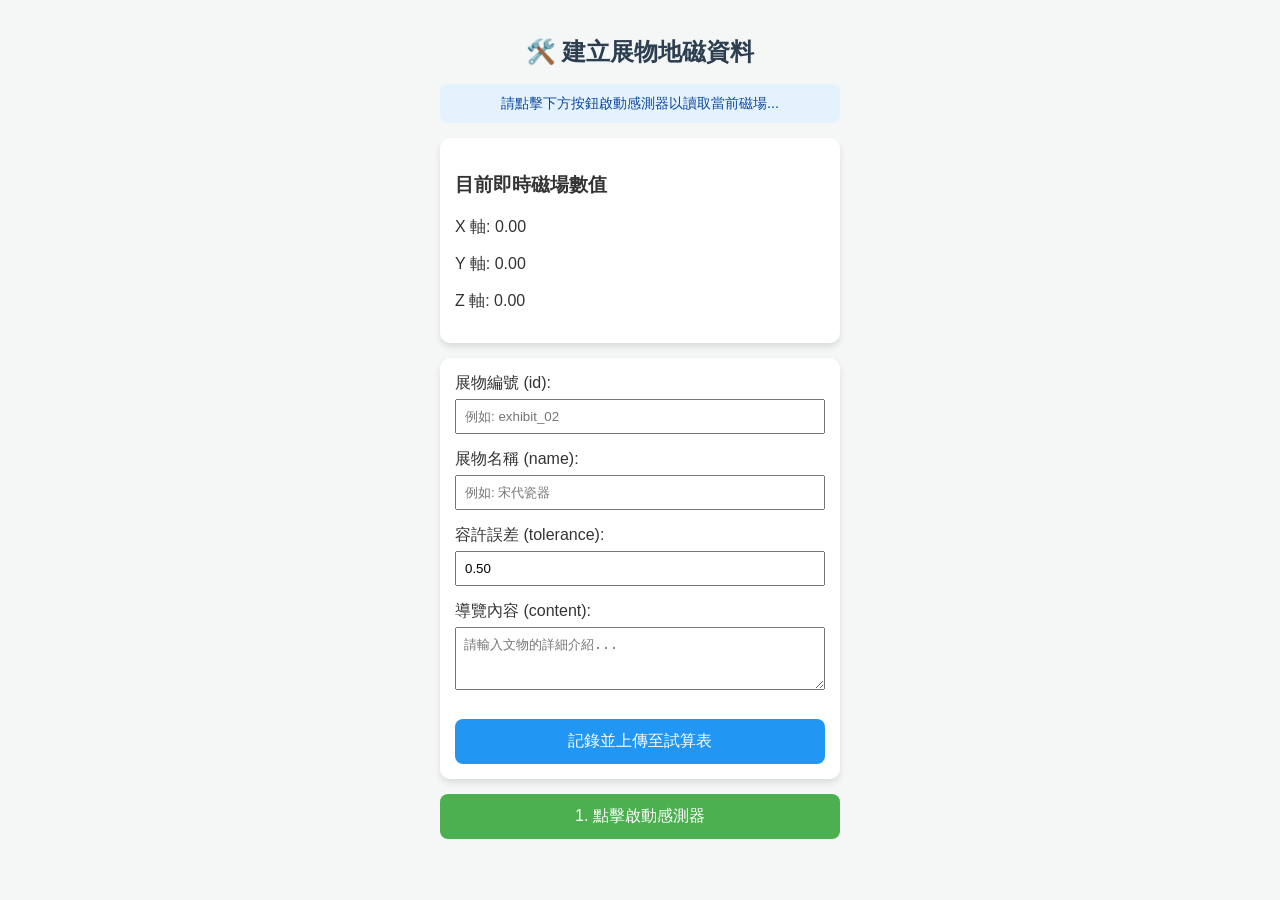
==== admin.html @ 1766855f "Update admin.html" ====
<!DOCTYPE html>
<html lang="zh-TW">
<head>
    <meta charset="UTF-8">
    <meta name="viewport" content="width=device-width, initial-scale=1.0">
    <title>地磁位置資料建立 (管理者端)</title>
    <link rel="stylesheet" href="style.css">
</head>
<body>
    <div class="container">
        <h1>🛠️ 建立展物地磁資料</h1>
        <div id="status" class="status-box">請點擊下方按鈕啟動感測器以讀取當前磁場...</div>
        
        <div class="card">
            <h3>目前即時磁場數值</h3>
            <p>X 軸: <span id="val-x">0.00</span></p>
            <p>Y 軸: <span id="val-y">0.00</span></p>
            <p>Z 軸: <span id="val-z">0.00</span></p>
        </div>

        <div class="card" style="text-align: left;">
            <label>展物編號 (id):</label>
            <input type="text" id="exhibit-id" placeholder="例如: exhibit_02" style="width:100%; padding:8px; margin:5px 0 15px 0; box-sizing:border-box;">

            <label>展物名稱 (name):</label>
            <input type="text" id="exhibit-name" placeholder="例如: 宋代瓷器" style="width:100%; padding:8px; margin:5px 0 15px 0; box-sizing:border-box;">

            <label>容許誤差 (tolerance):</label>
            <input type="number" id="exhibit-tolerance" value="0.50" step="0.05" style="width:100%; padding:8px; margin:5px 0 15px 0; box-sizing:border-box;">

            <label>導覽內容 (content):</label>
            <textarea id="exhibit-content" rows="3" placeholder="請輸入文物的詳細介紹..." style="width:100%; padding:8px; margin:5px 0 15px 0; box-sizing:border-box;"></textarea>

            <button id="submit-btn" onclick="sendDataToSheet()" style="background-color: #2196F3; margin-top: 10px;">記錄並上傳至試算表</button>
        </div>

        <button id="start-btn" onclick="requestSensors()">1. 點擊啟動感測器</button>
    </div>

    <script>
        // ⚠️ 請換成你的 Google Apps Script 網頁應用程式網址 (跟 index.html 用同一支即可)
        const API_URL = "https://script.google.com/macros/s/AKfycbzwjQ8iJ4CvFyD8-xZpkH0DjzML8Dz2AR101hW6wxQwQQaYcSs3S6RS5tqN4eq6BpaU-g/exec";
        
        let currentNormX = 0;
        let currentNormY = 0;
        let currentNormZ = 0;

        // 1. 啟動感測器
        function requestSensors() {
            if (typeof DeviceOrientationEvent !== 'undefined' && typeof DeviceOrientationEvent.requestPermission === 'function') {
                DeviceOrientationEvent.requestPermission().then(response => {
                    if (response === 'granted') {
                        window.addEventListener('deviceorientation', handleOrientation, true);
                        document.getElementById('status').innerText = "感測器已啟動，請站在文物前記錄數值。";
                        document.getElementById('start-btn').style.display = 'none';
                    } else {
                        alert("需要授權感測器！");
                    }
                }).catch(console.error);
            } else {
                window.addEventListener('deviceorientation', handleOrientation, true);
                document.getElementById('status').innerText = "感測器已啟動，請站在文物前記錄數值。";
                document.getElementById('start-btn').style.display = 'none';
            }
        }

        // 2. 接收並正規化磁力數據
        function handleOrientation(event) {
            let rawX = event.beta ? event.beta / 90 : 0;
            let rawY = event.gamma ? event.gamma / 90 : 0;
            let rawZ = event.alpha ? event.alpha / 360 : 0;

            let magnitude = Math.sqrt(rawX * rawX + rawY * rawY + rawZ * rawZ);
            currentNormX = magnitude ? parseFloat((rawX / magnitude).toFixed(2)) : 0;
            currentNormY = magnitude ? parseFloat((rawY / magnitude).toFixed(2)) : 0;
            currentNormZ = magnitude ? parseFloat((rawZ / magnitude).toFixed(2)) : 0;

            document.getElementById('val-x').innerText = currentNormX;
            document.getElementById('val-y').innerText = currentNormY;
            document.getElementById('val-z').innerText = currentNormZ;
        }

        // 3. 將表單資料與當前磁場 POST 送出到 Google 試算表
        async function sendDataToSheet() {
            let id = document.getElementById('exhibit-id').value;
            let name = document.getElementById('exhibit-name').value;
            let tolerance = document.getElementById('exhibit-tolerance').value;
            let content = document.getElementById('exhibit-content').value;

            if (!id || !name) {
                alert("請填寫展物編號與名稱！");
                return;
            }

            let postData = {
                id: id,
                name: name,
                wifi_rssi: -65, // 預留欄位
                ble_uuid: "uuid_admin", // 預留欄位
                mag_x: currentNormX,
                mag_y: currentNormY,
                mag_z: currentNormZ,
                tolerance: parseFloat(tolerance),
                content: content
            };

            document.getElementById('status').innerText = "正在上傳資料至 Google 試算表...";

            try {
                let response = await fetch(API_URL, {
                    method: "POST",
                    body: JSON.stringify(postData)
                });
                let result = await response.json();
                if(result.status === "success") {
                    alert("成功新增展物地磁資料！");
                    document.getElementById('status').innerText = "上傳成功！可以移動到下一個文物。";
                } else {
                    alert("上傳失敗，請檢查。");
                }
            } catch (error) {
                console.error(error);
                alert("連線錯誤，請檢查主控台。");
            }
        }
    </script>
</body>
</html>
---- style.css ----
body {
    font-family: -apple-system, BlinkMacSystemFont, "Segoe UI", Roboto, sans-serif;
    background-color: #f4f7f6;
    margin: 0;
    padding: 20px;
    color: #333;
}
.container {
    max-width: 400px;
    margin: 0 auto;
    text-align: center;
}
h1 {
    font-size: 1.5rem;
    color: #2c3e50;
}
.status-box {
    background: #e3f2fd;
    color: #0d47a1;
    padding: 10px;
    border-radius: 8px;
    margin-bottom: 15px;
    font-size: 0.9rem;
}
.card {
    background: white;
    padding: 15px;
    border-radius: 10px;
    box-shadow: 0 4px 6px rgba(0,0,0,0.1);
    margin-bottom: 15px;
    text-align: left;
}
.guide-box {
    background: #e8f5e9;
    border: 2px solid #4caf50;
    padding: 15px;
    border-radius: 10px;
    margin-bottom: 15px;
    text-align: left;
    animation: fadeIn 0.5s;
}
button {
    background-color: #4CAF50;
    color: white;
    border: none;
    padding: 12px 20px;
    font-size: 1rem;
    border-radius: 8px;
    cursor: pointer;
    width: 100%;
}
button:active {
    background-color: #388e3c;
}
@keyframes fadeIn {
    from { opacity: 0; }
    to { opacity: 1; }
}
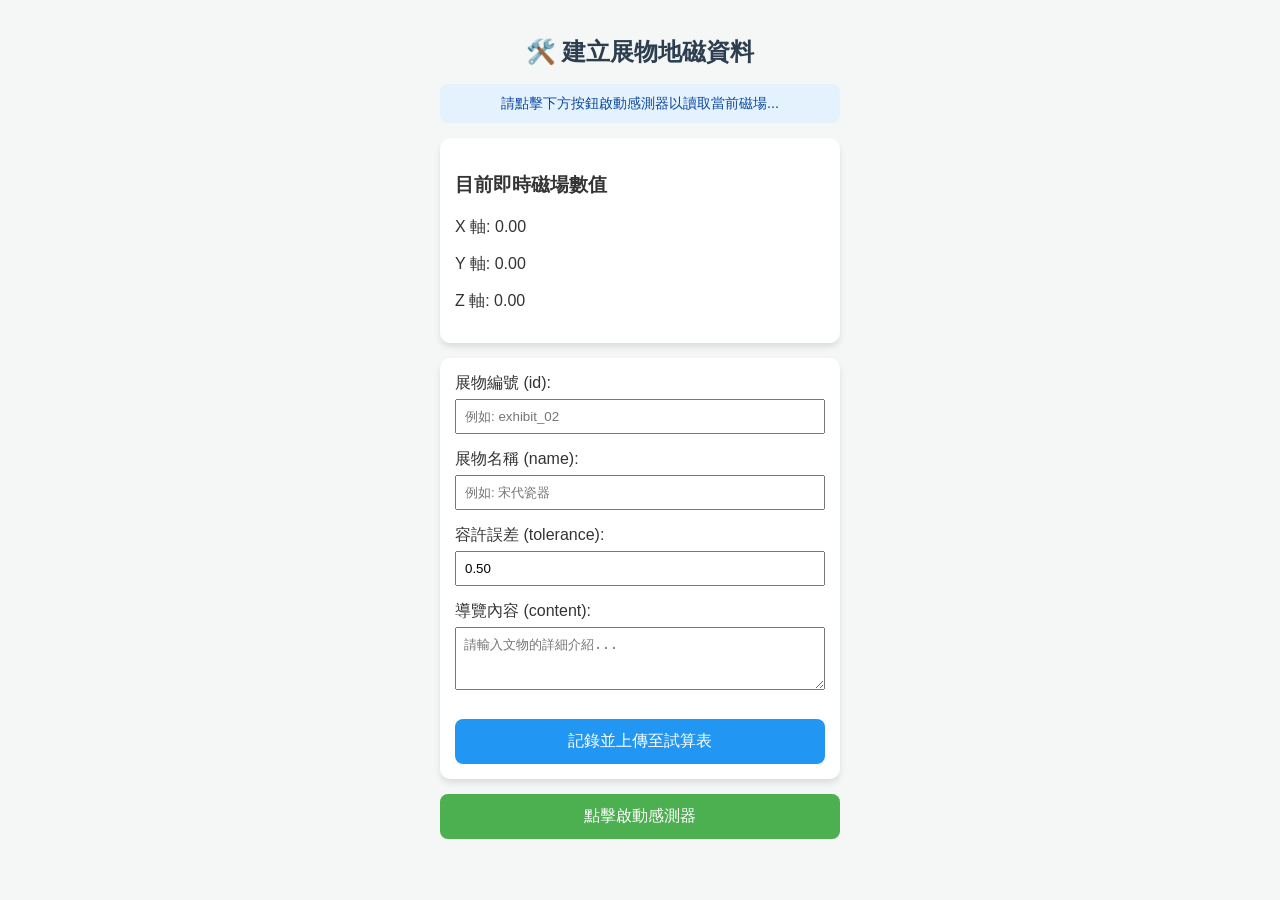
==== commit cc6deaf0: "Update admin.html" ====
--- a/admin.html
+++ b/admin.html
@@ -34,7 +34,7 @@
             <button id="submit-btn" onclick="sendDataToSheet()" style="background-color: #2196F3; margin-top: 10px;">記錄並上傳至試算表</button>
         </div>
 
-        <button id="start-btn" onclick="requestSensors()">1. 點擊啟動感測器</button>
+        <button id="start-btn" onclick="requestSensors()">點擊啟動感測器</button>
     </div>
 
     <script>
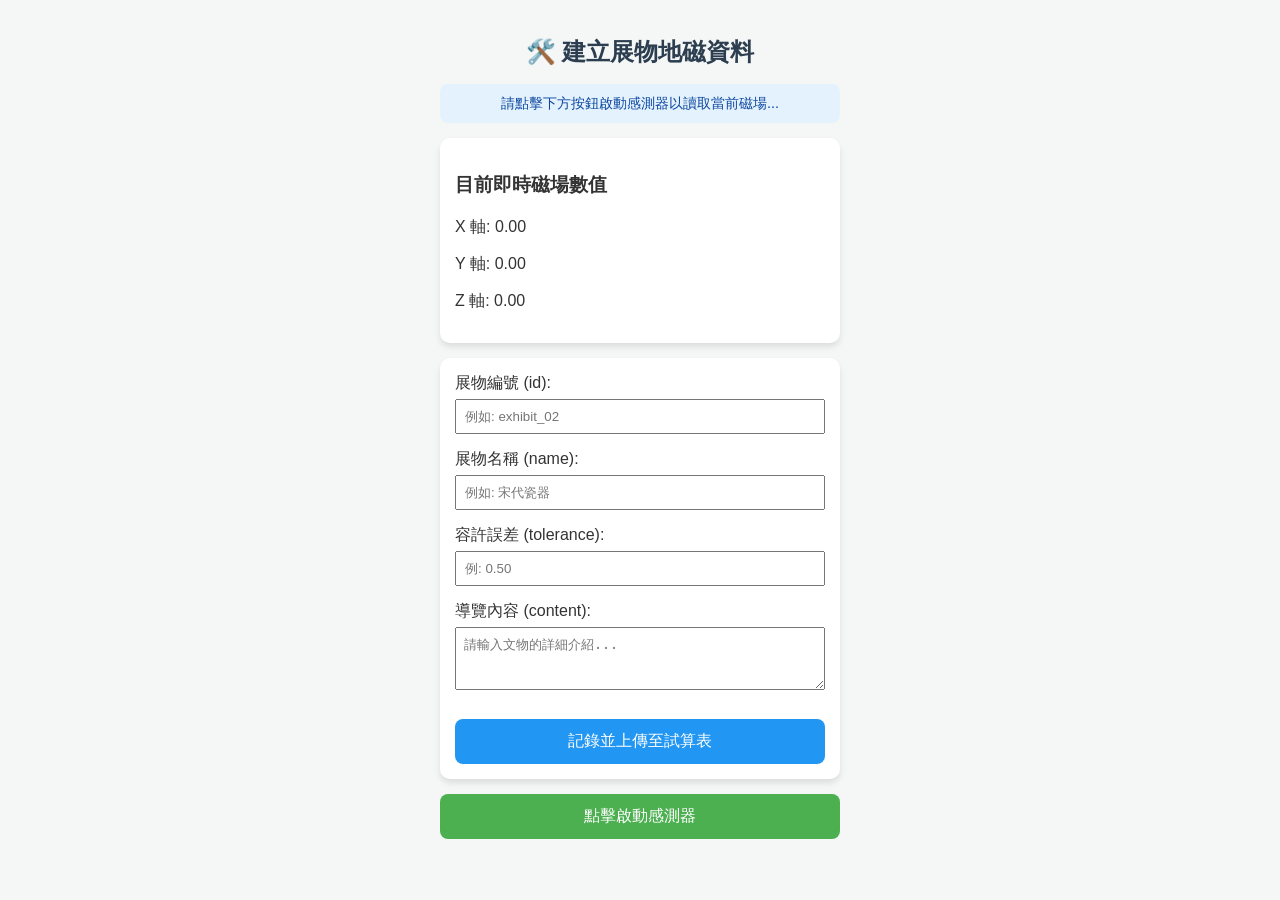
==== commit 6eae370d: "Update admin.html" ====
--- a/admin.html
+++ b/admin.html
@@ -26,7 +26,7 @@
             <input type="text" id="exhibit-name" placeholder="例如: 宋代瓷器" style="width:100%; padding:8px; margin:5px 0 15px 0; box-sizing:border-box;">
 
             <label>容許誤差 (tolerance):</label>
-            <input type="number" id="exhibit-tolerance" value="0.50" step="0.05" style="width:100%; padding:8px; margin:5px 0 15px 0; box-sizing:border-box;">
+            <input type="number" id="exhibit-tolerance" placeholder="例: 0.50" step="0.05" style="width:100%; padding:8px; margin:5px 0 15px 0; box-sizing:border-box;">
 
             <label>導覽內容 (content):</label>
             <textarea id="exhibit-content" rows="3" placeholder="請輸入文物的詳細介紹..." style="width:100%; padding:8px; margin:5px 0 15px 0; box-sizing:border-box;"></textarea>
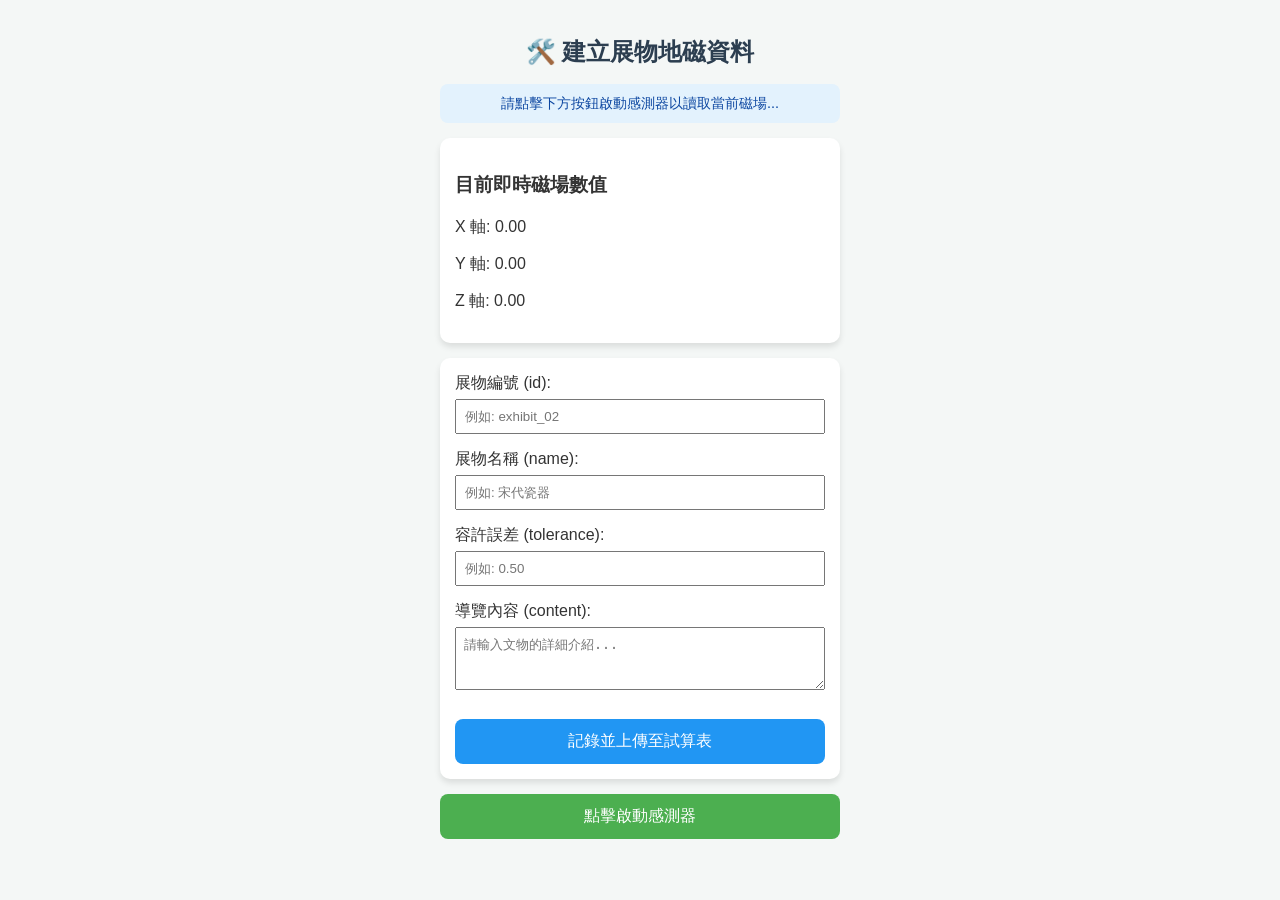
==== commit 947d25a1: "Update admin.html" ====
--- a/admin.html
+++ b/admin.html
@@ -26,7 +26,7 @@
             <input type="text" id="exhibit-name" placeholder="例如: 宋代瓷器" style="width:100%; padding:8px; margin:5px 0 15px 0; box-sizing:border-box;">
 
             <label>容許誤差 (tolerance):</label>
-            <input type="number" id="exhibit-tolerance" placeholder="例: 0.50" step="0.05" style="width:100%; padding:8px; margin:5px 0 15px 0; box-sizing:border-box;">
+            <input type="number" id="exhibit-tolerance" placeholder="例如: 0.50" step="0.05" style="width:100%; padding:8px; margin:5px 0 15px 0; box-sizing:border-box;">
 
             <label>導覽內容 (content):</label>
             <textarea id="exhibit-content" rows="3" placeholder="請輸入文物的詳細介紹..." style="width:100%; padding:8px; margin:5px 0 15px 0; box-sizing:border-box;"></textarea>
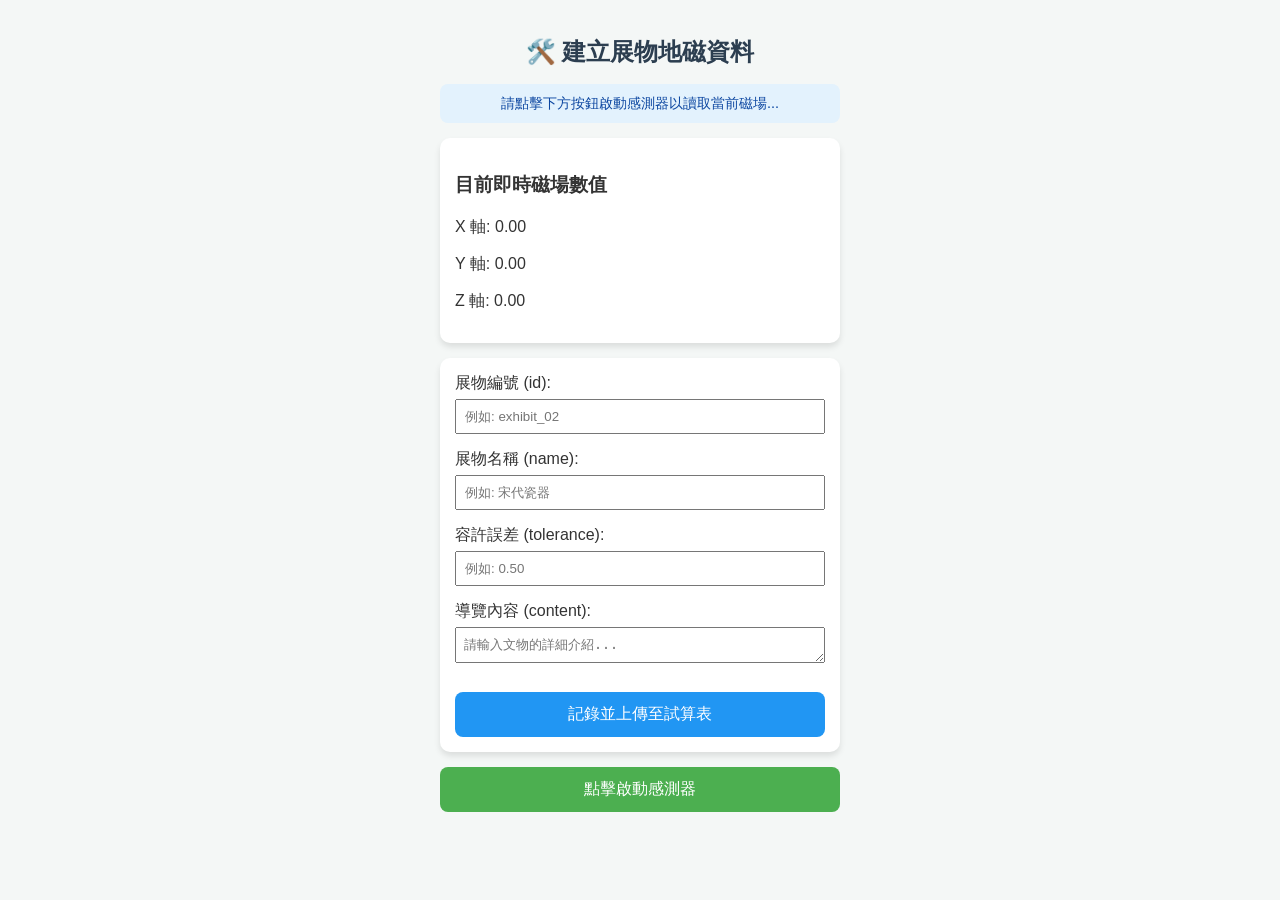
==== commit 4bca81ed: "Update admin.html" ====
--- a/admin.html
+++ b/admin.html
@@ -29,8 +29,7 @@
             <input type="number" id="exhibit-tolerance" placeholder="例如: 0.50" step="0.05" style="width:100%; padding:8px; margin:5px 0 15px 0; box-sizing:border-box;">
 
             <label>導覽內容 (content):</label>
-            <textarea id="exhibit-content" rows="3" placeholder="請輸入文物的詳細介紹..." style="width:100%; padding:8px; margin:5px 0 15px 0; box-sizing:border-box;"></textarea>
-
+            <textarea id="exhibit-content" rows="3" placeholder="請輸入文物的詳細介紹..." style="width:100%; padding:8px; margin:5px 0 15px 0; box-sizing:border-box; resize:vertical; field-sizing:content;"></textarea>
             <button id="submit-btn" onclick="sendDataToSheet()" style="background-color: #2196F3; margin-top: 10px;">記錄並上傳至試算表</button>
         </div>
 
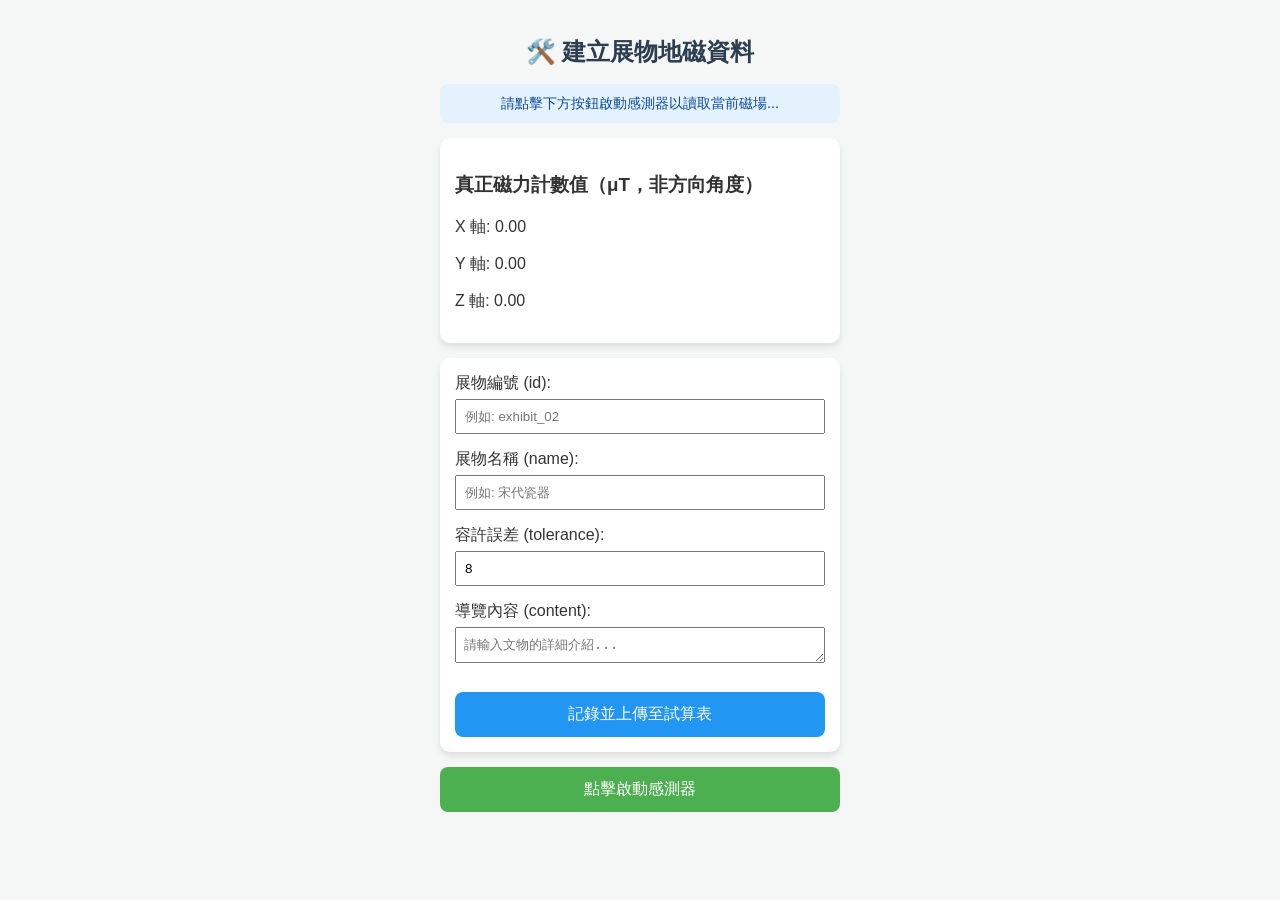
==== commit 997474e1: "Update admin.html" ====
--- a/admin.html
+++ b/admin.html
@@ -12,7 +12,7 @@
         <div id="status" class="status-box">請點擊下方按鈕啟動感測器以讀取當前磁場...</div>
         
         <div class="card">
-            <h3>目前即時磁場數值</h3>
+            <h3>真正磁力計數值（μT，非方向角度）</h3>
             <p>X 軸: <span id="val-x">0.00</span></p>
             <p>Y 軸: <span id="val-y">0.00</span></p>
             <p>Z 軸: <span id="val-z">0.00</span></p>
@@ -26,7 +26,7 @@
             <input type="text" id="exhibit-name" placeholder="例如: 宋代瓷器" style="width:100%; padding:8px; margin:5px 0 15px 0; box-sizing:border-box;">
 
             <label>容許誤差 (tolerance):</label>
-            <input type="number" id="exhibit-tolerance" placeholder="例如: 0.50" step="0.05" style="width:100%; padding:8px; margin:5px 0 15px 0; box-sizing:border-box;">
+            <input type="number" id="exhibit-tolerance" placeholder="例如: 8（μT）" step="0.1" value="8" style="width:100%; padding:8px; margin:5px 0 15px 0; box-sizing:border-box;">
 
             <label>導覽內容 (content):</label>
             <textarea id="exhibit-content" rows="3" placeholder="請輸入文物的詳細介紹..." style="width:100%; padding:8px; margin:5px 0 15px 0; box-sizing:border-box; resize:vertical; field-sizing:content;"></textarea>
@@ -37,91 +37,56 @@
     </div>
 
     <script>
-        // ⚠️ 請換成你的 Google Apps Script 網頁應用程式網址 (跟 index.html 用同一支即可)
-        const API_URL = "https://script.google.com/macros/s/AKfycbzwjQ8iJ4CvFyD8-xZpkH0DjzML8Dz2AR101hW6wxQwQQaYcSs3S6RS5tqN4eq6BpaU-g/exec";
-        
-        let currentNormX = 0;
-        let currentNormY = 0;
-        let currentNormZ = 0;
+const API_URL = "https://script.google.com/macros/s/AKfycbzwjQ8iJ4CvFyD8-xZpkH0DjzML8Dz2AR101hW6wxQwQQaYcSs3S6RS5tqN4eq6BpaU-g/exec";
+let sensor = null, latest = null, samples = [];
+const $ = id => document.getElementById(id);
+function status(msg) { $('status').textContent = msg; }
+async function requestSensors() {
+  if (!window.isSecureContext || !('Magnetometer' in window)) {
+    status('此瀏覽器無法讀取真正的磁力計。請使用支援 Magnetometer API 的 Android 瀏覽器，或改用原生 App。');
+    return;
+  }
+  try {
+    sensor = new Magnetometer({frequency: 10});
+    sensor.addEventListener('reading', () => {
+      const v = [sensor.x,sensor.y,sensor.z];
+      if (!v.every(Number.isFinite)) return;
+      latest = v;
+      samples.push(v);
+      if (samples.length > 30) samples.shift();
+      ['x','y','z'].forEach((k,i) => $('val-'+k).textContent = v[i].toFixed(4));
+      onReading(v);
+    });
+    sensor.addEventListener('error', e => status('磁力計讀取失敗：'+(e.error?.message || '權限或硬體不支援')));
+    sensor.start();
+    status('磁力計已啟動，顯示單位為 μT；請保持手機姿態一致。');
+    $('start-btn').disabled = true;
+  } catch (e) { status('無法啟動磁力計：'+e.message); }
+}
+function onReading(v) {}
+function averageSamples() {
+  if (samples.length < 10) return null;
+  return [0,1,2].map(i => Number((samples.reduce((s,v)=>s+v[i],0)/samples.length).toFixed(4)));
+}
 
-        // 1. 啟動感測器
-        function requestSensors() {
-            if (typeof DeviceOrientationEvent !== 'undefined' && typeof DeviceOrientationEvent.requestPermission === 'function') {
-                DeviceOrientationEvent.requestPermission().then(response => {
-                    if (response === 'granted') {
-                        window.addEventListener('deviceorientation', handleOrientation, true);
-                        document.getElementById('status').innerText = "感測器已啟動，請站在文物前記錄數值。";
-                        document.getElementById('start-btn').style.display = 'none';
-                    } else {
-                        alert("需要授權感測器！");
-                    }
-                }).catch(console.error);
-            } else {
-                window.addEventListener('deviceorientation', handleOrientation, true);
-                document.getElementById('status').innerText = "感測器已啟動，請站在文物前記錄數值。";
-                document.getElementById('start-btn').style.display = 'none';
-            }
-        }
-
-        // 2. 接收並正規化磁力數據
-        function handleOrientation(event) {
-            let rawX = event.beta ? event.beta / 90 : 0;
-            let rawY = event.gamma ? event.gamma / 90 : 0;
-            let rawZ = event.alpha ? event.alpha / 360 : 0;
-
-            let magnitude = Math.sqrt(rawX * rawX + rawY * rawY + rawZ * rawZ);
-            currentNormX = magnitude ? parseFloat((rawX / magnitude).toFixed(2)) : 0;
-            currentNormY = magnitude ? parseFloat((rawY / magnitude).toFixed(2)) : 0;
-            currentNormZ = magnitude ? parseFloat((rawZ / magnitude).toFixed(2)) : 0;
-
-            document.getElementById('val-x').innerText = currentNormX;
-            document.getElementById('val-y').innerText = currentNormY;
-            document.getElementById('val-z').innerText = currentNormZ;
-        }
-
-        // 3. 將表單資料與當前磁場 POST 送出到 Google 試算表
-        async function sendDataToSheet() {
-            let id = document.getElementById('exhibit-id').value;
-            let name = document.getElementById('exhibit-name').value;
-            let tolerance = document.getElementById('exhibit-tolerance').value;
-            let content = document.getElementById('exhibit-content').value;
-
-            if (!id || !name) {
-                alert("請填寫展物編號與名稱！");
-                return;
-            }
-
-            let postData = {
-                id: id,
-                name: name,
-                wifi_rssi: -65, // 預留欄位
-                ble_uuid: "uuid_admin", // 預留欄位
-                mag_x: currentNormX,
-                mag_y: currentNormY,
-                mag_z: currentNormZ,
-                tolerance: parseFloat(tolerance),
-                content: content
-            };
-
-            document.getElementById('status').innerText = "正在上傳資料至 Google 試算表...";
-
-            try {
-                let response = await fetch(API_URL, {
-                    method: "POST",
-                    body: JSON.stringify(postData)
-                });
-                let result = await response.json();
-                if(result.status === "success") {
-                    alert("成功新增展物地磁資料！");
-                    document.getElementById('status').innerText = "上傳成功！可以移動到下一個文物。";
-                } else {
-                    alert("上傳失敗，請檢查。");
-                }
-            } catch (error) {
-                console.error(error);
-                alert("連線錯誤，請檢查主控台。");
-            }
-        }
+async function sendDataToSheet() {
+  const id=$('exhibit-id').value.trim(), name=$('exhibit-name').value.trim();
+  const tolerance=Number($('exhibit-tolerance').value);
+  const v=averageSamples();
+  if (!id || !name) return alert('請填寫點位 ID 和名稱');
+  if (!v) return alert('請先啟動磁力計並累積至少 10 筆讀數');
+  if (!Number.isFinite(tolerance) || tolerance<=0) return alert('容許誤差必須大於 0');
+  const data={id,name,wifi_rssi:'',ble_uuid:'',mag_x:v[0],mag_y:v[1],mag_z:v[2],tolerance,content:$('exhibit-content').value, data_type:'magnetometer_uT'};
+  $('submit-btn').disabled=true;
+  status('正在送出磁力計平均值...');
+  try {
+    const r=await fetch(API_URL,{method:'POST',headers:{'Content-Type':'text/plain;charset=utf-8'},body:JSON.stringify(data)});
+    const result=await r.json();
+    if(result.status!=='success') throw Error(result.message || 'API 未成功寫入');
+    status('已寫入 '+id+'；請移動至下一個點位／方位');
+    alert('上傳成功：'+id);
+  } catch(e) {status('上傳失敗：'+e.message);} finally {$('submit-btn').disabled=false;}
+}
     </script>
 </body>
 </html>
--- a/style.css
+++ b/style.css
@@ -55,4 +55,4 @@
 @keyframes fadeIn {
     from { opacity: 0; }
     to { opacity: 1; }
-}+}
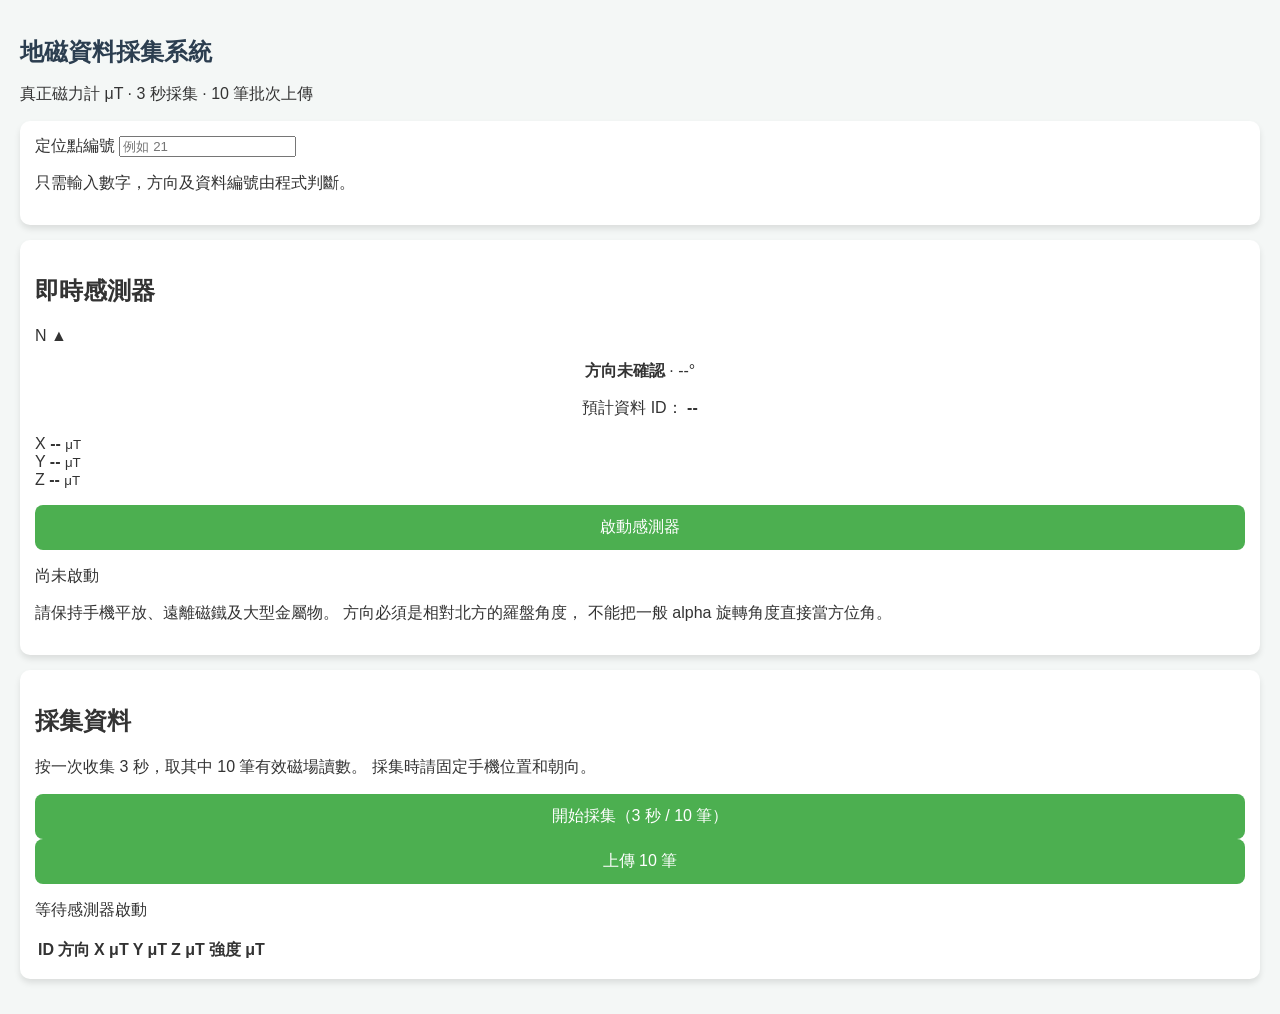
==== commit 4227021f: "Update admin.html" ====
--- a/admin.html
+++ b/admin.html
@@ -1,92 +1,127 @@
+
 <!DOCTYPE html>
-<html lang="zh-TW">
+<html lang="zh-Hant">
 <head>
-    <meta charset="UTF-8">
-    <meta name="viewport" content="width=device-width, initial-scale=1.0">
-    <title>地磁位置資料建立 (管理者端)</title>
-    <link rel="stylesheet" href="style.css">
+  <meta charset="utf-8">
+  <meta name="viewport"
+        content="width=device-width,initial-scale=1">
+  <title>地磁資料採集系統</title>
+  <link rel="stylesheet" href="style.css">
 </head>
+
 <body>
-    <div class="container">
-        <h1>🛠️ 建立展物地磁資料</h1>
-        <div id="status" class="status-box">請點擊下方按鈕啟動感測器以讀取當前磁場...</div>
-        
-        <div class="card">
-            <h3>真正磁力計數值（μT，非方向角度）</h3>
-            <p>X 軸: <span id="val-x">0.00</span></p>
-            <p>Y 軸: <span id="val-y">0.00</span></p>
-            <p>Z 軸: <span id="val-z">0.00</span></p>
-        </div>
+<main>
+  <h1>地磁資料採集系統</h1>
+  <p class="muted">
+    真正磁力計 μT · 3 秒採集 · 10 筆批次上傳
+  </p>
 
-        <div class="card" style="text-align: left;">
-            <label>展物編號 (id):</label>
-            <input type="text" id="exhibit-id" placeholder="例如: exhibit_02" style="width:100%; padding:8px; margin:5px 0 15px 0; box-sizing:border-box;">
+  <section class="card">
+    <label for="point">定位點編號</label>
+    <input
+      id="point"
+      inputmode="numeric"
+      placeholder="例如 21"
+      autocomplete="off"
+    >
+    <p class="muted">
+      只需輸入數字，方向及資料編號由程式判斷。
+    </p>
+  </section>
 
-            <label>展物名稱 (name):</label>
-            <input type="text" id="exhibit-name" placeholder="例如: 宋代瓷器" style="width:100%; padding:8px; margin:5px 0 15px 0; box-sizing:border-box;">
+  <section class="card">
+    <h2>即時感測器</h2>
 
-            <label>容許誤差 (tolerance):</label>
-            <input type="number" id="exhibit-tolerance" placeholder="例如: 8（μT）" step="0.1" value="8" style="width:100%; padding:8px; margin:5px 0 15px 0; box-sizing:border-box;">
-
-            <label>導覽內容 (content):</label>
-            <textarea id="exhibit-content" rows="3" placeholder="請輸入文物的詳細介紹..." style="width:100%; padding:8px; margin:5px 0 15px 0; box-sizing:border-box; resize:vertical; field-sizing:content;"></textarea>
-            <button id="submit-btn" onclick="sendDataToSheet()" style="background-color: #2196F3; margin-top: 10px;">記錄並上傳至試算表</button>
-        </div>
-
-        <button id="start-btn" onclick="requestSensors()">點擊啟動感測器</button>
+    <div class="compass">
+      <span class="north">N</span>
+      <span class="needle" id="needle">▲</span>
     </div>
 
-    <script>
-const API_URL = "https://script.google.com/macros/s/AKfycbzwjQ8iJ4CvFyD8-xZpkH0DjzML8Dz2AR101hW6wxQwQQaYcSs3S6RS5tqN4eq6BpaU-g/exec";
-let sensor = null, latest = null, samples = [];
-const $ = id => document.getElementById(id);
-function status(msg) { $('status').textContent = msg; }
-async function requestSensors() {
-  if (!window.isSecureContext || !('Magnetometer' in window)) {
-    status('此瀏覽器無法讀取真正的磁力計。請使用支援 Magnetometer API 的 Android 瀏覽器，或改用原生 App。');
-    return;
-  }
-  try {
-    sensor = new Magnetometer({frequency: 10});
-    sensor.addEventListener('reading', () => {
-      const v = [sensor.x,sensor.y,sensor.z];
-      if (!v.every(Number.isFinite)) return;
-      latest = v;
-      samples.push(v);
-      if (samples.length > 30) samples.shift();
-      ['x','y','z'].forEach((k,i) => $('val-'+k).textContent = v[i].toFixed(4));
-      onReading(v);
-    });
-    sensor.addEventListener('error', e => status('磁力計讀取失敗：'+(e.error?.message || '權限或硬體不支援')));
-    sensor.start();
-    status('磁力計已啟動，顯示單位為 μT；請保持手機姿態一致。');
-    $('start-btn').disabled = true;
-  } catch (e) { status('無法啟動磁力計：'+e.message); }
-}
-function onReading(v) {}
-function averageSamples() {
-  if (samples.length < 10) return null;
-  return [0,1,2].map(i => Number((samples.reduce((s,v)=>s+v[i],0)/samples.length).toFixed(4)));
-}
+    <p style="text-align:center">
+      <strong id="heading">方向未確認</strong>
+      · <span id="degrees">--°</span>
+    </p>
 
-async function sendDataToSheet() {
-  const id=$('exhibit-id').value.trim(), name=$('exhibit-name').value.trim();
-  const tolerance=Number($('exhibit-tolerance').value);
-  const v=averageSamples();
-  if (!id || !name) return alert('請填寫點位 ID 和名稱');
-  if (!v) return alert('請先啟動磁力計並累積至少 10 筆讀數');
-  if (!Number.isFinite(tolerance) || tolerance<=0) return alert('容許誤差必須大於 0');
-  const data={id,name,wifi_rssi:'',ble_uuid:'',mag_x:v[0],mag_y:v[1],mag_z:v[2],tolerance,content:$('exhibit-content').value, data_type:'magnetometer_uT'};
-  $('submit-btn').disabled=true;
-  status('正在送出磁力計平均值...');
-  try {
-    const r=await fetch(API_URL,{method:'POST',headers:{'Content-Type':'text/plain;charset=utf-8'},body:JSON.stringify(data)});
-    const result=await r.json();
-    if(result.status!=='success') throw Error(result.message || 'API 未成功寫入');
-    status('已寫入 '+id+'；請移動至下一個點位／方位');
-    alert('上傳成功：'+id);
-  } catch(e) {status('上傳失敗：'+e.message);} finally {$('submit-btn').disabled=false;}
-}
-    </script>
+    <p style="text-align:center">
+      預計資料 ID：
+      <strong id="recordId">--</strong>
+    </p>
+
+    <div class="row">
+      <div class="metric">
+        X
+        <strong id="x">--</strong>
+        <small>μT</small>
+      </div>
+
+      <div class="metric">
+        Y
+        <strong id="y">--</strong>
+        <small>μT</small>
+      </div>
+
+      <div class="metric">
+        Z
+        <strong id="z">--</strong>
+        <small>μT</small>
+      </div>
+    </div>
+
+    <p>
+      <button id="startSensors">啟動感測器</button>
+    </p>
+
+    <p class="status" id="sensorStatus">
+      尚未啟動
+    </p>
+
+    <p class="muted hint">
+      請保持手機平放、遠離磁鐵及大型金屬物。
+      方向必須是相對北方的羅盤角度，
+      不能把一般 alpha 旋轉角度直接當方位角。
+    </p>
+  </section>
+
+  <section class="card">
+    <h2>採集資料</h2>
+
+    <p>
+      按一次收集 3 秒，取其中 10 筆有效磁場讀數。
+      採集時請固定手機位置和朝向。
+    </p>
+
+    <button id="collect" disabled>
+      開始採集（3 秒 / 10 筆）
+    </button>
+
+    <button id="upload" class="secondary" disabled>
+      上傳 10 筆
+    </button>
+
+    <p class="status" id="collectStatus">
+      等待感測器啟動
+    </p>
+
+    <div class="scroll">
+      <table>
+        <thead>
+          <tr>
+            <th>ID</th>
+            <th>方向</th>
+            <th>X μT</th>
+            <th>Y μT</th>
+            <th>Z μT</th>
+            <th>強度 μT</th>
+          </tr>
+        </thead>
+        <tbody id="preview"></tbody>
+      </table>
+    </div>
+  </section>
+</main>
+
+<script src="config.js"></script>
+<script src="magnetometer.js"></script>
+<script src="collector.js"></script>
 </body>
 </html>
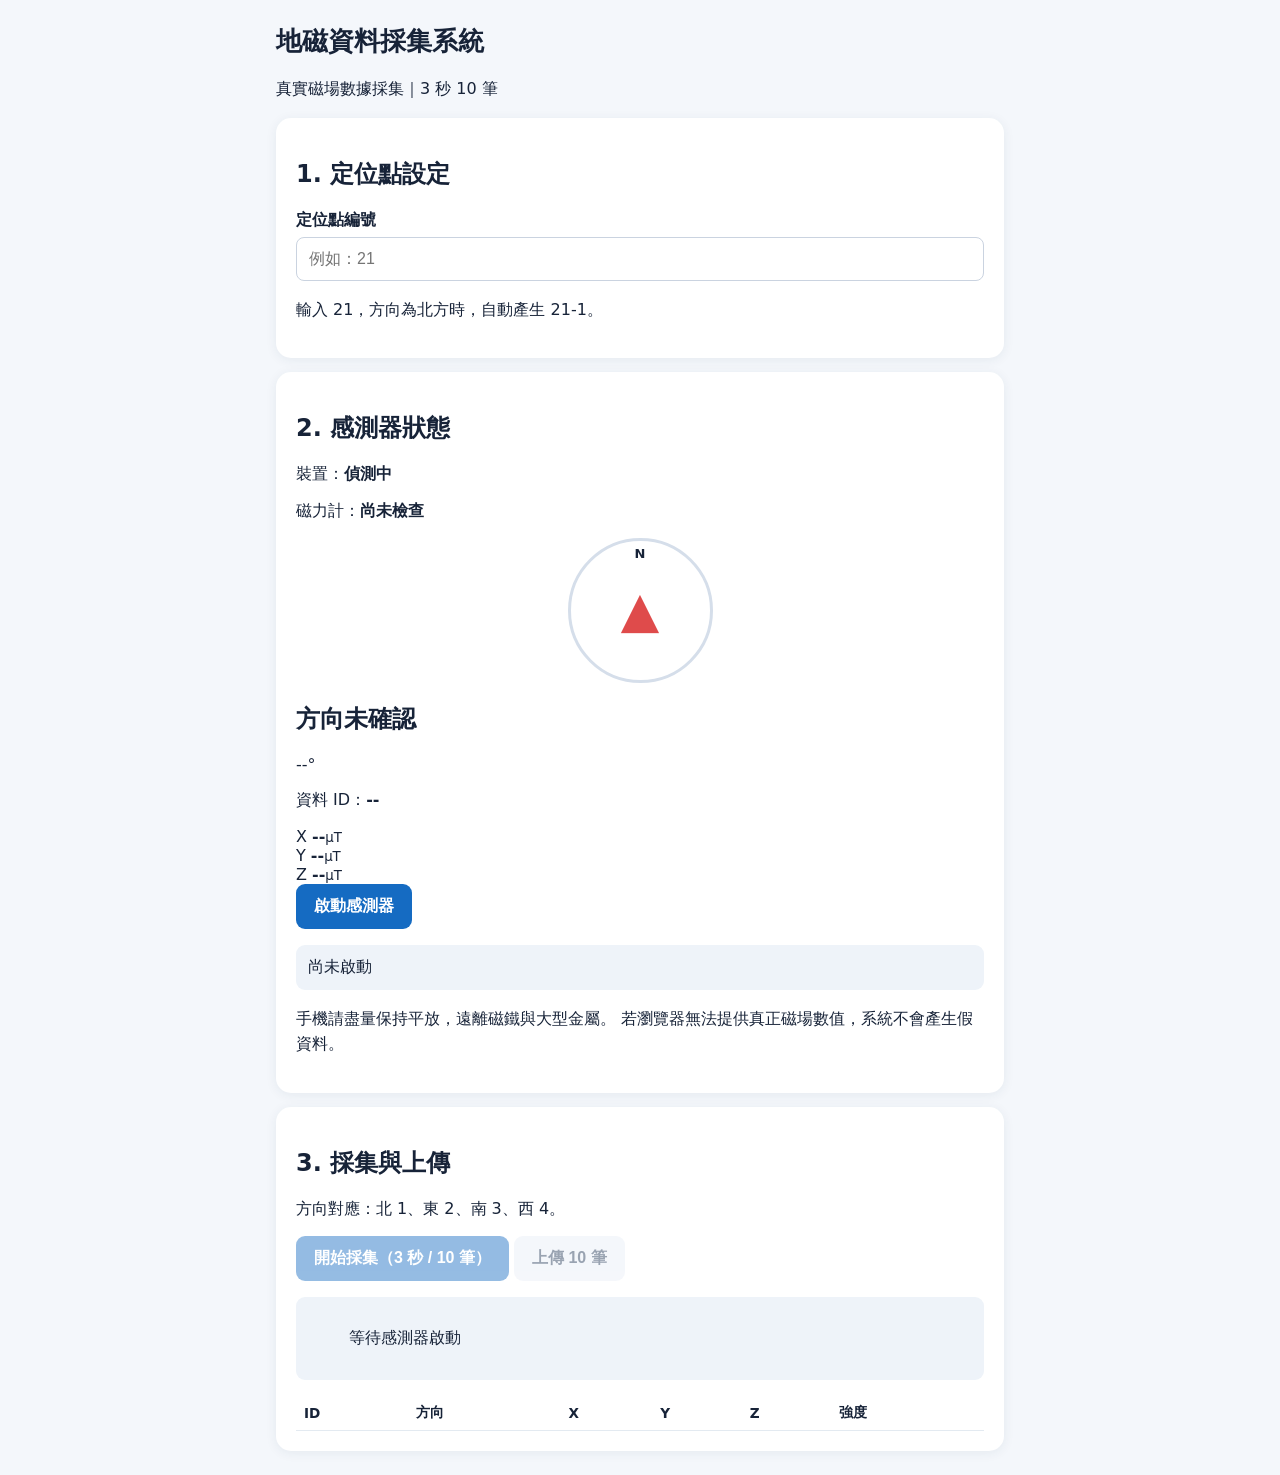
==== commit 5676d0ec: "Update admin.html" ====
--- a/admin.html
+++ b/admin.html
@@ -2,126 +2,96 @@
 <!DOCTYPE html>
 <html lang="zh-Hant">
 <head>
-  <meta charset="utf-8">
-  <meta name="viewport"
-        content="width=device-width,initial-scale=1">
+  <meta charset="UTF-8">
+  <meta name="viewport" content="width=device-width, initial-scale=1">
   <title>地磁資料採集系統</title>
   <link rel="stylesheet" href="style.css">
 </head>
+<body>
+  <main>
+    <h1>地磁資料採集系統</h1>
+    <p class="hint">真實磁場數據採集｜3 秒 10 筆</p>
 
-<body>
-<main>
-  <h1>地磁資料採集系統</h1>
-  <p class="muted">
-    真正磁力計 μT · 3 秒採集 · 10 筆批次上傳
-  </p>
+    <section class="card">
+      <h2>1. 定位點設定</h2>
+      <label for="point">定位點編號</label>
+      <input id="point" type="text"
+             inputmode="numeric"
+             placeholder="例如：21">
+      <p class="hint">
+        輸入 21，方向為北方時，自動產生 21-1。
+      </p>
+    </section>
 
-  <section class="card">
-    <label for="point">定位點編號</label>
-    <input
-      id="point"
-      inputmode="numeric"
-      placeholder="例如 21"
-      autocomplete="off"
-    >
-    <p class="muted">
-      只需輸入數字，方向及資料編號由程式判斷。
-    </p>
-  </section>
+    <section class="card">
+      <h2>2. 感測器狀態</h2>
 
-  <section class="card">
-    <h2>即時感測器</h2>
+      <p>裝置：<strong id="device">偵測中</strong></p>
+      <p>磁力計：<strong id="support">尚未檢查</strong></p>
 
-    <div class="compass">
-      <span class="north">N</span>
-      <span class="needle" id="needle">▲</span>
-    </div>
-
-    <p style="text-align:center">
-      <strong id="heading">方向未確認</strong>
-      · <span id="degrees">--°</span>
-    </p>
-
-    <p style="text-align:center">
-      預計資料 ID：
-      <strong id="recordId">--</strong>
-    </p>
-
-    <div class="row">
-      <div class="metric">
-        X
-        <strong id="x">--</strong>
-        <small>μT</small>
+      <div class="compass">
+        <span class="north">N</span>
+        <span id="needle" class="needle">▲</span>
       </div>
 
-      <div class="metric">
-        Y
-        <strong id="y">--</strong>
-        <small>μT</small>
+      <div class="center">
+        <h2 id="heading">方向未確認</h2>
+        <p id="degrees">--°</p>
+        <p>資料 ID：<strong id="recordId">--</strong></p>
       </div>
 
-      <div class="metric">
-        Z
-        <strong id="z">--</strong>
-        <small>μT</small>
+      <div class="metrics">
+        <div>X <strong id="x">--</strong><small>μT</small></div>
+        <div>Y <strong id="y">--</strong><small>μT</small></div>
+        <div>Z <strong id="z">--</strong><small>μT</small></div>
       </div>
-    </div>
 
-    <p>
       <button id="startSensors">啟動感測器</button>
-    </p>
+      <p id="sensorStatus" class="status">尚未啟動</p>
 
-    <p class="status" id="sensorStatus">
-      尚未啟動
-    </p>
+      <p class="hint">
+        手機請盡量保持平放，遠離磁鐵與大型金屬。
+        若瀏覽器無法提供真正磁場數值，系統不會產生假資料。
+      </p>
+    </section>
 
-    <p class="muted hint">
-      請保持手機平放、遠離磁鐵及大型金屬物。
-      方向必須是相對北方的羅盤角度，
-      不能把一般 alpha 旋轉角度直接當方位角。
-    </p>
-  </section>
+    <section class="card">
+      <h2>3. 採集與上傳</h2>
 
-  <section class="card">
-    <h2>採集資料</h2>
+      <p>方向對應：北 1、東 2、南 3、西 4。</p>
 
-    <p>
-      按一次收集 3 秒，取其中 10 筆有效磁場讀數。
-      採集時請固定手機位置和朝向。
-    </p>
+      <button id="collect" disabled>
+        開始採集（3 秒 / 10 筆）
+      </button>
 
-    <button id="collect" disabled>
-      開始採集（3 秒 / 10 筆）
-    </button>
+      <button id="upload" class="secondary" disabled>
+        上傳 10 筆
+      </button>
 
-    <button id="upload" class="secondary" disabled>
-      上傳 10 筆
-    </button>
+      <p id="collectStatus" class="status">
+        等待感測器啟動
+      </p>
 
-    <p class="status" id="collectStatus">
-      等待感測器啟動
-    </p>
+      <div class="table-wrap">
+        <table>
+          <thead>
+            <tr>
+              <th>ID</th>
+              <th>方向</th>
+              <th>X</th>
+              <th>Y</th>
+              <th>Z</th>
+              <th>強度</th>
+            </tr>
+          </thead>
+          <tbody id="preview"></tbody>
+        </table>
+      </div>
+    </section>
+  </main>
 
-    <div class="scroll">
-      <table>
-        <thead>
-          <tr>
-            <th>ID</th>
-            <th>方向</th>
-            <th>X μT</th>
-            <th>Y μT</th>
-            <th>Z μT</th>
-            <th>強度 μT</th>
-          </tr>
-        </thead>
-        <tbody id="preview"></tbody>
-      </table>
-    </div>
-  </section>
-</main>
-
-<script src="config.js"></script>
-<script src="magnetometer.js"></script>
-<script src="collector.js"></script>
+  <script src="config.js"></script>
+  <script src="magnetometer.js"></script>
+  <script src="collector.js"></script>
 </body>
 </html>
--- a/style.css
+++ b/style.css
@@ -1,58 +1,151 @@
-body {
-    font-family: -apple-system, BlinkMacSystemFont, "Segoe UI", Roboto, sans-serif;
-    background-color: #f4f7f6;
-    margin: 0;
-    padding: 20px;
-    color: #333;
+
+:root {
+  font-family: system-ui, -apple-system,
+    'Noto Sans TC', sans-serif;
+  color: #172338;
+  background: #f4f7fb;
 }
-.container {
-    max-width: 400px;
-    margin: 0 auto;
-    text-align: center;
+
+* {
+  box-sizing: border-box;
 }
+
+main {
+  max-width: 760px;
+  margin: 24px auto;
+  padding: 0 16px;
+}
+
 h1 {
-    font-size: 1.5rem;
-    color: #2c3e50;
+  font-size: 1.6rem;
 }
-.status-box {
-    background: #e3f2fd;
-    color: #0d47a1;
-    padding: 10px;
-    border-radius: 8px;
-    margin-bottom: 15px;
-    font-size: 0.9rem;
+
+.card {
+  background: white;
+  border-radius: 15px;
+  padding: 20px;
+  margin: 14px 0;
+  box-shadow: 0 2px 12px #19345b12;
 }
-.card {
-    background: white;
-    padding: 15px;
-    border-radius: 10px;
-    box-shadow: 0 4px 6px rgba(0,0,0,0.1);
-    margin-bottom: 15px;
-    text-align: left;
+
+label {
+  display: block;
+  font-weight: 650;
+  margin: 12px 0 6px;
 }
-.guide-box {
-    background: #e8f5e9;
-    border: 2px solid #4caf50;
-    padding: 15px;
-    border-radius: 10px;
-    margin-bottom: 15px;
-    text-align: left;
-    animation: fadeIn 0.5s;
+
+input {
+  width: 100%;
+  padding: 12px;
+  border: 1px solid #cad3e0;
+  border-radius: 8px;
+  font-size: 1rem;
 }
+
 button {
-    background-color: #4CAF50;
-    color: white;
-    border: none;
-    padding: 12px 20px;
-    font-size: 1rem;
-    border-radius: 8px;
-    cursor: pointer;
-    width: 100%;
+  padding: 12px 18px;
+  border: 0;
+  border-radius: 9px;
+  background: #156bc2;
+  color: white;
+  font-size: 1rem;
+  font-weight: 650;
+  cursor: pointer;
 }
-button:active {
-    background-color: #388e3c;
+
+button:disabled {
+  opacity: .45;
+  cursor: not-allowed;
 }
-@keyframes fadeIn {
-    from { opacity: 0; }
-    to { opacity: 1; }
+
+.secondary {
+  background: #e8eef7;
+  color: #1e3555;
 }
+
+.muted {
+  color: #64748b;
+  font-size: .9rem;
+}
+
+.status {
+  white-space: pre-wrap;
+  border-radius: 9px;
+  background: #eef3f9;
+  padding: 12px;
+}
+
+.bad {
+  background: #fff0ed;
+  color: #a32820;
+}
+
+.good {
+  background: #eaf8f0;
+  color: #176b39;
+}
+
+.row {
+  display: flex;
+  gap: 12px;
+  flex-wrap: wrap;
+}
+
+.metric {
+  flex: 1;
+  min-width: 100px;
+  background: #f3f6fa;
+  padding: 12px;
+  border-radius: 10px;
+  text-align: center;
+}
+
+.metric strong {
+  display: block;
+  font-size: 1.25rem;
+}
+
+.compass {
+  width: 145px;
+  height: 145px;
+  border: 3px solid #d5deea;
+  border-radius: 50%;
+  margin: 12px auto;
+  position: relative;
+  display: grid;
+  place-items: center;
+}
+
+.compass .needle {
+  font-size: 50px;
+  color: #df4b4b;
+  transform-origin: center;
+  transition: transform .2s;
+}
+
+.compass .north {
+  position: absolute;
+  top: 5px;
+  font-size: 13px;
+  font-weight: 700;
+}
+
+table {
+  border-collapse: collapse;
+  width: 100%;
+  font-size: .85rem;
+}
+
+th, td {
+  padding: 8px;
+  border-bottom: 1px solid #e3eaf1;
+  text-align: left;
+}
+
+.scroll {
+  overflow: auto;
+}
+
+.hint {
+  line-height: 1.6;
+}
